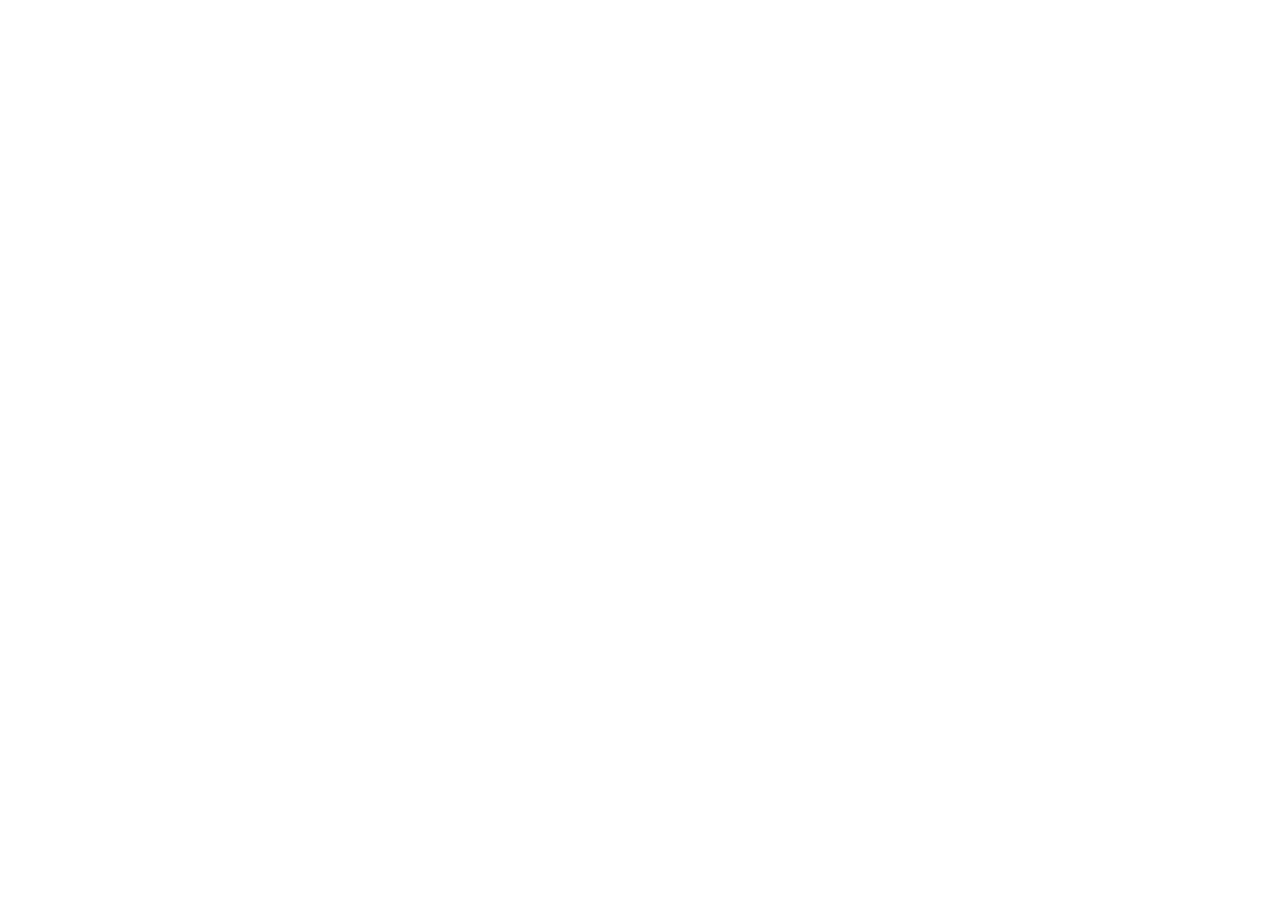
==== index.html @ 7bfb759e "Initial commit" ====
<!DOCTYPE html>
<html lang="en">
<head>
    <meta charset="UTF-8">
    <meta name="viewport" content="width=device-width, initial-scale=1.0">
    <title>JokeNest</title>
</head>
<body>

    <script src="Js/script.js"></script>
</body>
</html>
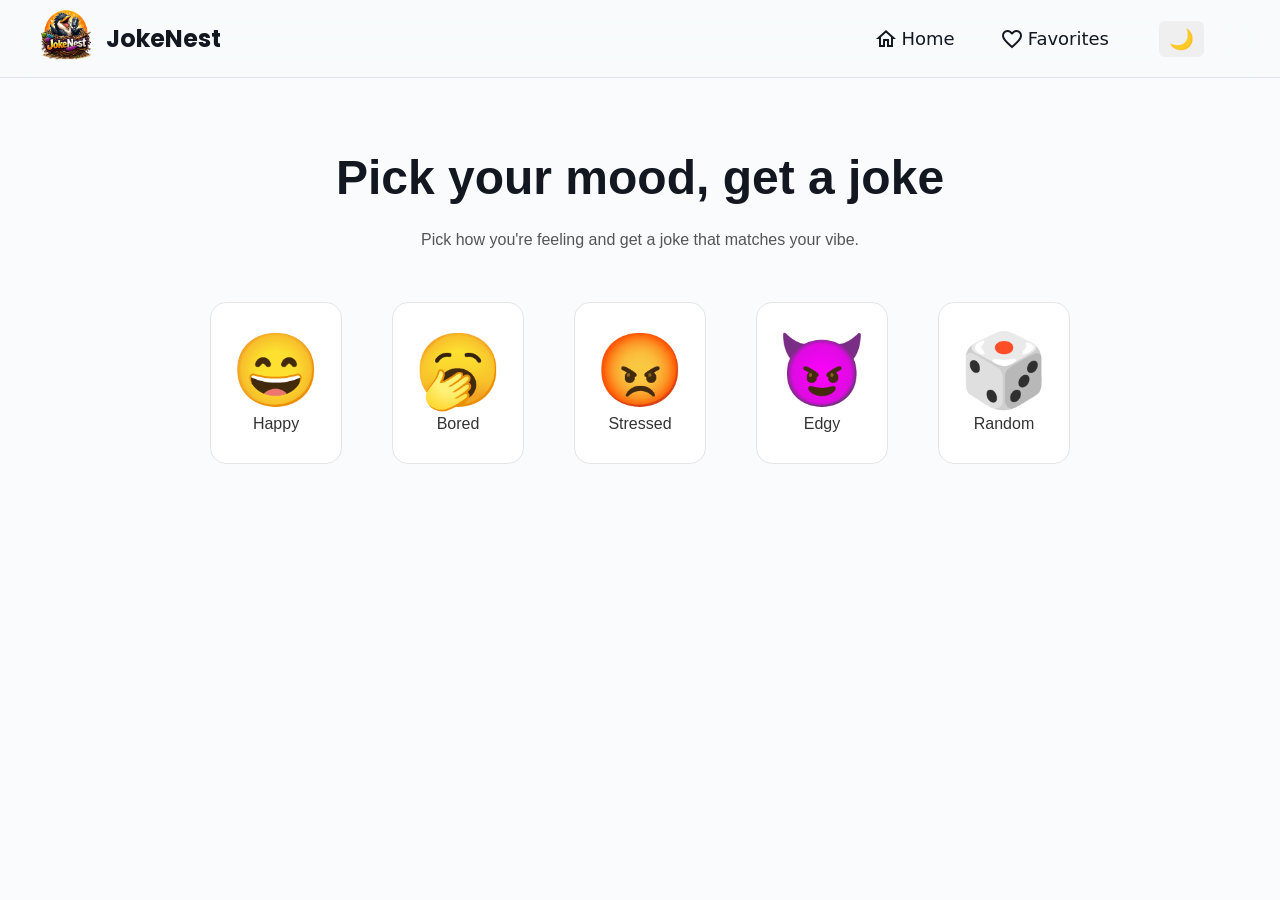
==== commit 79d99b73: "Landing Page Ui Done" ====
--- a/index.html
+++ b/index.html
@@ -4,8 +4,90 @@
     <meta charset="UTF-8">
     <meta name="viewport" content="width=device-width, initial-scale=1.0">
     <title>JokeNest</title>
+    <link rel="stylesheet" href="CSS/style.css">
+    <link href="https://fonts.googleapis.com/css2?family=Poppins:wght@400;600&display=swap" rel="stylesheet">
+     <link href="https://fonts.googleapis.com/icon?family=Material+Icons+Outlined" rel="stylesheet">
 </head>
 <body>
+
+    <nav class="navbar">
+        
+        <a href="index.html">
+            <img src="images/22f46ba6-84c4-4d34-aca6-28e784d1d9bc.png" alt="JokeNest Logo" class="logo-img">
+        </a>
+        <a href="index.html" class="logo">JokeNest</a>
+
+        <div class="right">
+        <ul class="nav-links">
+            <li><a href="index.html"><span class="material-icons-outlined">home</span>Home</a></li>
+            <li><a href="fav.html"><span class="material-icons-outlined">favorite_border</span>Favorites</a></li>
+        </ul>
+
+        <button class="theme-toggle">🌙</button>
+        </div>
+    </nav>
+
+
+    <div class="main-container">
+        <section class="welcome-section">
+            <h1>Pick your mood, get a joke</h1>
+            <p>Pick how you're feeling and get a joke that matches your vibe.</p>
+
+            <div class="mood-buttons">
+                <div class="mood-card">
+                    <span class="emoji">😄</span>
+                    <span class="label">Happy</span>
+                </div>
+                <div class="mood-card">
+                    <span class="emoji">🥱</span>
+                    <span class="label">Bored</span>
+                </div>
+                <div class="mood-card">
+                    <span class="emoji">😡</span>
+                    <span class="label">Stressed</span>
+                </div>
+                <div class="mood-card">
+                    <span class="emoji">😈</span>
+                    <span class="label">Edgy</span>
+                </div>
+                <div class="mood-card">
+                    <span class="emoji">🎲</span>
+                    <span class="label">Random</span>
+                </div>
+            </div>
+        </section>
+
+        <section class="joke-section hidden">
+            <!-- Top Bar -->
+            <div class="joke-topbar">
+                <button class="back-btn">←</button>
+                <span class="current-mood">Happy</span>
+            </div>
+
+            <!-- Main Card -->
+            <div class="joke-card">
+
+                <div class="joke-header">
+                    <span class="joke-category">Programming</span>
+                    <button class="save-btn"><span class="material-icons-outlined">favorite_border</span></button>
+                </div>
+
+                <p class="joke-text">
+                Why do programmers prefer dark mode? Because light attracts bugs.
+                </p>
+
+            </div>
+
+            <!-- Controls -->
+            <div class="joke-actions">
+                <button class="action-btn">Next Joke</button>
+                <button class="action-btn">Copy</button>
+            </div>
+
+        </section>
+    </div>
+
+
 
     <script src="Js/script.js"></script>
 </body>
--- a/CSS/style.css
+++ b/CSS/style.css
@@ -0,0 +1,330 @@
+body {
+    background-color: rgba(248, 250, 252, 0.8); 
+    /* background-color: #f8fafc; */
+    color: #333333;             
+    font-family: Arial, sans-serif; 
+    margin: 0;                  
+    padding: 0;                 
+    line-height: 1.6;          
+}
+
+.navbar {
+    background-color: rgba(248, 250, 252, 0.8); 
+    backdrop-filter: blur(24px);
+    color: rgb(19,23,32);             
+    padding: 5px 24px;        
+    display: flex;             
+    justify-content: space-between; 
+    align-items: center;      
+    position: sticky; 
+    top: 0;
+    z-index: 1000;
+    border-bottom: 1px solid rgb(223, 229, 236);
+    font-family: "Plus Jakarta Sans", system-ui, sans-serif;
+    line-height: 24px;
+    padding-left: 16px;
+    padding-right: 16px;
+}
+.logo{
+    font-family: 'Poppins', sans-serif;
+    font-size: 1.5rem;
+    font-weight: bold;
+    cursor: pointer;
+    text-decoration: none;
+    color: rgb(19,23,32);
+}
+.logo:hover {
+  opacity: 0.8;
+  transition: opacity 0.3s ease;
+}
+.nav-links {
+    display: flex;             
+    gap: 45px;   
+    list-style: none;          
+}
+.nav-links a {
+    display: flex;              
+    align-items: center;        
+    gap: 6px;                   
+    text-decoration: none;
+    color:  rgb(19,23,32);
+    transition: 0.2s;
+    font-size: 18px;
+    gap: 4px;
+}
+.material-icons-outlined {
+  font-size: 20px;   
+  line-height: 1;    
+}
+.nav-links a:hover {
+  color: #2cb9e4;
+}
+.nav-links a:hover {
+  transform: translateY(-2px);
+}
+.theme-toggle {
+  padding: 6px 10px;
+  border: none;
+  cursor: pointer;
+  border-radius: 6px;
+  font-size: 20px;
+}
+.right{
+  display: flex;
+  align-items: center;
+  gap: 50px;
+  margin-left: auto;
+  margin-right: 60px;
+}
+.logo-img {
+    width: 50px;
+    height: 50px;
+    margin-left: 20px;
+    margin-right: 10px;
+    padding: 5px;
+} 
+
+
+
+
+
+
+.welcome-section {
+  text-align: center;
+  margin-top: 80px;
+  line-height: 20px;
+  /* display: none;     */
+}
+.welcome-section h1 {
+  font-size: 3rem;
+  font-weight: bold;
+  color: rgb(19,23,32);
+}
+.welcome-section p {
+  color: #555;
+  line-height: 24px;
+}
+.mood-buttons {
+  display: flex;
+  justify-content: center;
+  gap: 50px;
+  margin-top: 50px;
+  flex-wrap: wrap;
+}
+.mood-card {
+  width: 130px;
+  height: 160px;
+
+  display: flex;
+  flex-direction: column;
+  justify-content: center;
+  align-items: center;
+
+  border: 1px solid #e5e5e5;
+  border-radius: 16px;
+  background: #fff;
+
+  cursor: pointer;
+  transition: all 0.25s ease;
+}
+.emoji {
+  font-size: 4.5rem;
+  padding: 28px;
+}
+
+.label {
+  margin-top: 6px;
+  font-size: 1 rem;
+}
+.mood-card:hover {
+  transform: scale(1.08); 
+  box-shadow: 0 10px 25px rgba(0,0,0,0.08);
+}
+
+
+
+.main-container {
+  max-width: 870px;
+  margin: 0 auto;
+  padding: 10px;
+}
+.joke-section {
+  max-width: 600px;
+  width: 100%;
+  margin: 0 auto;  
+  flex-direction: column;
+  display: flex;
+}
+.hidden {
+  display: none !important;
+}
+.joke-topbar {
+  display: flex;
+  justify-content: space-between;
+  align-items: center;
+  margin-top: 80px;
+  margin-bottom: 30px;
+}
+
+.back-btn {
+  border: none;
+  background: rgba(0,0,0,0.05);
+  padding: 6px 12px;
+  border-radius: 10px;
+  cursor: pointer;
+}
+
+.current-mood {
+  font-size: 0.9rem;
+  color: #666;
+}
+.joke-card {
+  padding: 28px;
+  border-radius: 20px;
+
+  background: #ffffff;
+  border: 1px solid rgba(0,0,0,0.06);
+
+  box-shadow: 0 10px 30px rgba(0,0,0,0.09);
+
+  transition: all 0.25s ease;
+}
+
+.joke-card:hover {
+  transform: scale(1.02);
+}
+.joke-header {
+  display: flex;
+  justify-content: space-between;
+  align-items: center;
+}
+
+.joke-category {
+  font-size: 0.75rem;
+  padding: 4px 12px;
+  border-radius: 999px;
+
+  background: #f3f4f6;
+  color: #6ebbf6;
+}
+
+.save-btn {
+  border: none;
+  background: none;
+  font-size: 1.4rem;
+  cursor: pointer;
+  color: #aaa;
+
+  transition: 0.2s ease;
+}
+
+.save-btn:hover {
+  color: #111;
+  transform: scale(1.15);
+}
+.joke-text {
+  margin-top: 20px;
+
+  font-size: 1.3rem;
+  line-height: 1.6;
+  font-weight: 500;
+
+  color: #222;
+}
+.joke-actions {
+  display: flex;
+  gap: 12px;
+  margin-top: 25px;
+}
+
+.action-btn {
+  flex: 1;
+  padding: 12px;
+
+  border-radius: 12px;
+  border: 1px solid #ddd;
+
+  background: #fff;
+  cursor: pointer;
+
+  transition: all 0.2s ease;
+}
+
+.action-btn:hover {
+  background: #f5f5f5;
+  transform: translateY(-2px);
+}
+
+
+
+
+
+
+
+
+
+
+
+@media (max-width: 600px) {
+  .nav-links a {
+    font-size: 0;
+    gap: 0;
+  }
+  .logo{
+    margin-left: 0px;
+  }
+  .right{
+    margin-right: 10px;
+  }
+  .logo-img {
+    width: 50px;
+    height: 50px;
+    margin-left: 10px;
+    margin-right: 5px;
+  }
+  .navbar {
+    padding: 5px 5px; 
+    margin-left: 0px;
+  }
+  .logo {
+    font-size: 1.2rem;
+  }
+  .nav-links {
+    gap: 34px;
+  }
+}
+
+@media (max-width: 600px) {
+  .welcome-section h1 {
+    font-size: 2.5rem;
+    line-height: 40px;
+    padding-left: 18px;
+    padding-right: 18px;
+  }
+  .welcome-section p {
+    font-size: 18px;
+    line-height: 24px;
+    padding-left: 10px;
+    padding-right: 10px;
+  }
+  .welcome-section {
+    margin-top: 50px;
+    line-height: 18px;
+  }
+}
+
+@media (max-width: 600px) {
+  .mood-card {
+    width: 100px;
+    height: 120px;
+  }
+  .mood-buttons {
+    gap: 30px;
+  }
+  .emoji {
+    font-size: 3.5rem;
+    padding: 20px;  }
+  .label {
+    font-size: 0.9rem;
+  }
+}
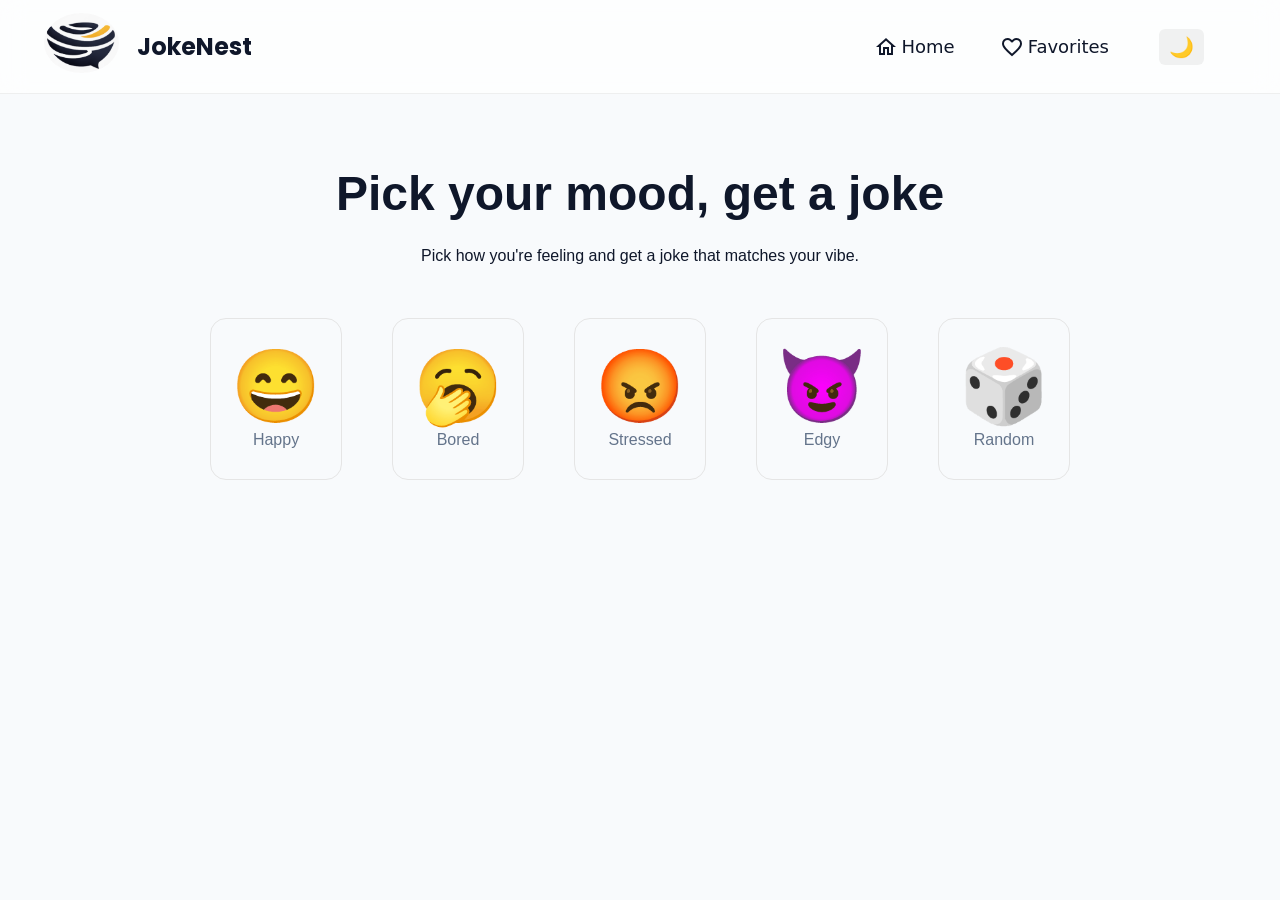
==== commit 65155b37: "Searching and Sorting Implemented" ====
--- a/index.html
+++ b/index.html
@@ -13,7 +13,7 @@
     <nav class="navbar">
         
         <a href="index.html">
-            <img src="images/22f46ba6-84c4-4d34-aca6-28e784d1d9bc.png" alt="JokeNest Logo" class="logo-img">
+            <img src="images/Untitled Project.jpg" alt="JokeNest Logo" class="logo-img" id="logo">
         </a>
         <a href="index.html" class="logo">JokeNest</a>
 
@@ -58,13 +58,13 @@
         </section>
 
         <section class="joke-section hidden">
-            <!-- Top Bar -->
+          
             <div class="joke-topbar">
                 <button class="back-btn">←</button>
                 <span class="current-mood">Happy</span>
             </div>
 
-            <!-- Main Card -->
+           
             <div class="joke-card">
 
                 <div class="joke-header">
@@ -78,10 +78,10 @@
 
             </div>
 
-            <!-- Controls -->
+           
             <div class="joke-actions">
-                <button class="action-btn">Next Joke</button>
-                <button class="action-btn">Copy</button>
+                <button class="action-btn next-btn">Next Joke</button>
+                <button class="action-btn copy-btn">Copy</button>
             </div>
 
         </section>
@@ -91,4 +91,5 @@
 
     <script src="Js/script.js"></script>
 </body>
-</html>+</html>
+
--- a/CSS/style.css
+++ b/CSS/style.css
@@ -1,7 +1,7 @@
 body {
-    background-color: rgba(248, 250, 252, 0.8); 
+    /* background-color: rgba(248, 250, 252, 0.8);  */
     /* background-color: #f8fafc; */
-    color: #333333;             
+    /* color: #333333;              */
     font-family: Arial, sans-serif; 
     margin: 0;                  
     padding: 0;                 
@@ -9,9 +9,9 @@
 }
 
 .navbar {
-    background-color: rgba(248, 250, 252, 0.8); 
+    /* background-color: rgba(248, 250, 252, 0.8);  */
     backdrop-filter: blur(24px);
-    color: rgb(19,23,32);             
+    /* color: rgb(19,23,32);              */
     padding: 5px 24px;        
     display: flex;             
     justify-content: space-between; 
@@ -31,7 +31,7 @@
     font-weight: bold;
     cursor: pointer;
     text-decoration: none;
-    color: rgb(19,23,32);
+    /* color: rgb(19,23,32); */
 }
 .logo:hover {
   opacity: 0.8;
@@ -47,7 +47,7 @@
     align-items: center;        
     gap: 6px;                   
     text-decoration: none;
-    color:  rgb(19,23,32);
+    /* color:  rgb(19,23,32); */
     transition: 0.2s;
     font-size: 18px;
     gap: 4px;
@@ -77,12 +77,16 @@
   margin-right: 60px;
 }
 .logo-img {
-    width: 50px;
-    height: 50px;
+    width: 75px;
+    height: 60px;
     margin-left: 20px;
     margin-right: 10px;
-    padding: 5px;
+    padding: 8px;
+    border-radius: 50%;
 } 
+
+
+
 
 
 
@@ -93,15 +97,14 @@
   text-align: center;
   margin-top: 80px;
   line-height: 20px;
-  /* display: none;     */
 }
 .welcome-section h1 {
   font-size: 3rem;
   font-weight: bold;
-  color: rgb(19,23,32);
+  /* color: rgb(19,23,32); */
 }
 .welcome-section p {
-  color: #555;
+  /* color: #555; */
   line-height: 24px;
 }
 .mood-buttons {
@@ -122,7 +125,7 @@
 
   border: 1px solid #e5e5e5;
   border-radius: 16px;
-  background: #fff;
+  /* background: #fff; */
 
   cursor: pointer;
   transition: all 0.25s ease;
@@ -168,7 +171,7 @@
 
 .back-btn {
   border: none;
-  background: rgba(0,0,0,0.05);
+  /* background: rgba(0,0,0,0.05); */
   padding: 6px 12px;
   border-radius: 10px;
   cursor: pointer;
@@ -176,13 +179,13 @@
 
 .current-mood {
   font-size: 0.9rem;
-  color: #666;
+  /* color: #666; */
 }
 .joke-card {
   padding: 28px;
   border-radius: 20px;
 
-  background: #ffffff;
+  /* background: #ffffff; */
   border: 1px solid rgba(0,0,0,0.06);
 
   box-shadow: 0 10px 30px rgba(0,0,0,0.09);
@@ -204,22 +207,22 @@
   padding: 4px 12px;
   border-radius: 999px;
 
-  background: #f3f4f6;
-  color: #6ebbf6;
+  /* background: #f3f4f6; */
+  /* color: #6ebbf6; */
 }
 
 .save-btn {
   border: none;
-  background: none;
+  /* background: none; */
   font-size: 1.4rem;
   cursor: pointer;
-  color: #aaa;
+  /* color: #aaa; */
 
   transition: 0.2s ease;
 }
 
 .save-btn:hover {
-  color: #111;
+  /* color: #111; */
   transform: scale(1.15);
 }
 .joke-text {
@@ -229,7 +232,7 @@
   line-height: 1.6;
   font-weight: 500;
 
-  color: #222;
+  /* color: #222; */
 }
 .joke-actions {
   display: flex;
@@ -244,22 +247,107 @@
   border-radius: 12px;
   border: 1px solid #ddd;
 
-  background: #fff;
+  /* background: #fff; */
   cursor: pointer;
 
   transition: all 0.2s ease;
 }
 
 .action-btn:hover {
-  background: #f5f5f5;
+  /* background: #f5f5f5; */
   transform: translateY(-2px);
 }
 
 
-
-
-
-
+.save-btn span {
+  transition: 0.2s;
+}
+
+.save-btn.saved span {
+  color: red;
+}
+
+
+
+
+
+
+:root {
+  --bg: #f8fafc;
+  --card: #ffffff;
+  --text: #0f172a;
+  --subtext: #64748b;
+  --border: rgba(0,0,0,0.06);
+  --hover: rgba(0,0,0,0.05);
+
+  --nav: rgba(255,255,255,0.7);
+}
+body.dark {
+  --bg: #0b0f14;
+  --card: rgba(255,255,255,0.04);
+  --text: #e5e7eb;
+  --subtext: #9ca3af;
+  --border: rgba(255,255,255,0.08);
+  --hover: rgba(255,255,255,0.08);
+
+  --nav: rgba(15, 17, 21, 0.7);
+}
+body {
+  background: var(--bg);
+  color: var(--text);
+  transition: background 0.3s ease, color 0.3s ease;
+}
+h1, h2, h3, h4, p {
+  color: var(--text);
+}
+
+span {
+  color: var(--subtext);
+}
+.navbar {
+  background: var(--nav);
+  backdrop-filter: blur(12px);
+
+  border-bottom: 1px solid var(--border);
+}
+.logo,
+.nav-links a {
+  color: var(--text);
+  transition: 0.2s;
+}
+
+.nav-links a:hover {
+  color: var(--subtext);
+}
+.joke-card,
+.fav-card {
+  background: var(--card);
+  border: 1px solid var(--border);
+
+  backdrop-filter: blur(10px);
+
+  transition: 0.3s;
+}
+button {
+  background: var(--hover);
+  color: var(--text);
+  border: 1px solid var(--border);
+
+  transition: 0.2s;
+}
+
+button:hover {
+  background: var(--hover);
+  transform: translateY(-1px);
+}
+.fav-category, 
+.joke-category {
+  background: var(--hover);
+  color: var(--subtext);
+}
+.material-icons-outlined {
+  color: var(--text);
+}
 
 
 
@@ -327,4 +415,28 @@
   .label {
     font-size: 0.9rem;
   }
+}
+
+@media (max-width: 600px) {
+  .joke-topbar {
+    flex-direction: row;
+    gap: 18px;
+    align-items: center;
+    margin-left: auto;
+    margin-right: auto;
+    margin-top: 28px;
+  }
+  .back-btn {
+    padding: 6px 10px;
+  }
+  .current-mood {
+    font-size: 0.8rem;
+  }
+  .joke-card {
+    padding: 10px;
+  }
+  .joke-text {
+    font-size: 1.1rem;
+  }
+
 }
